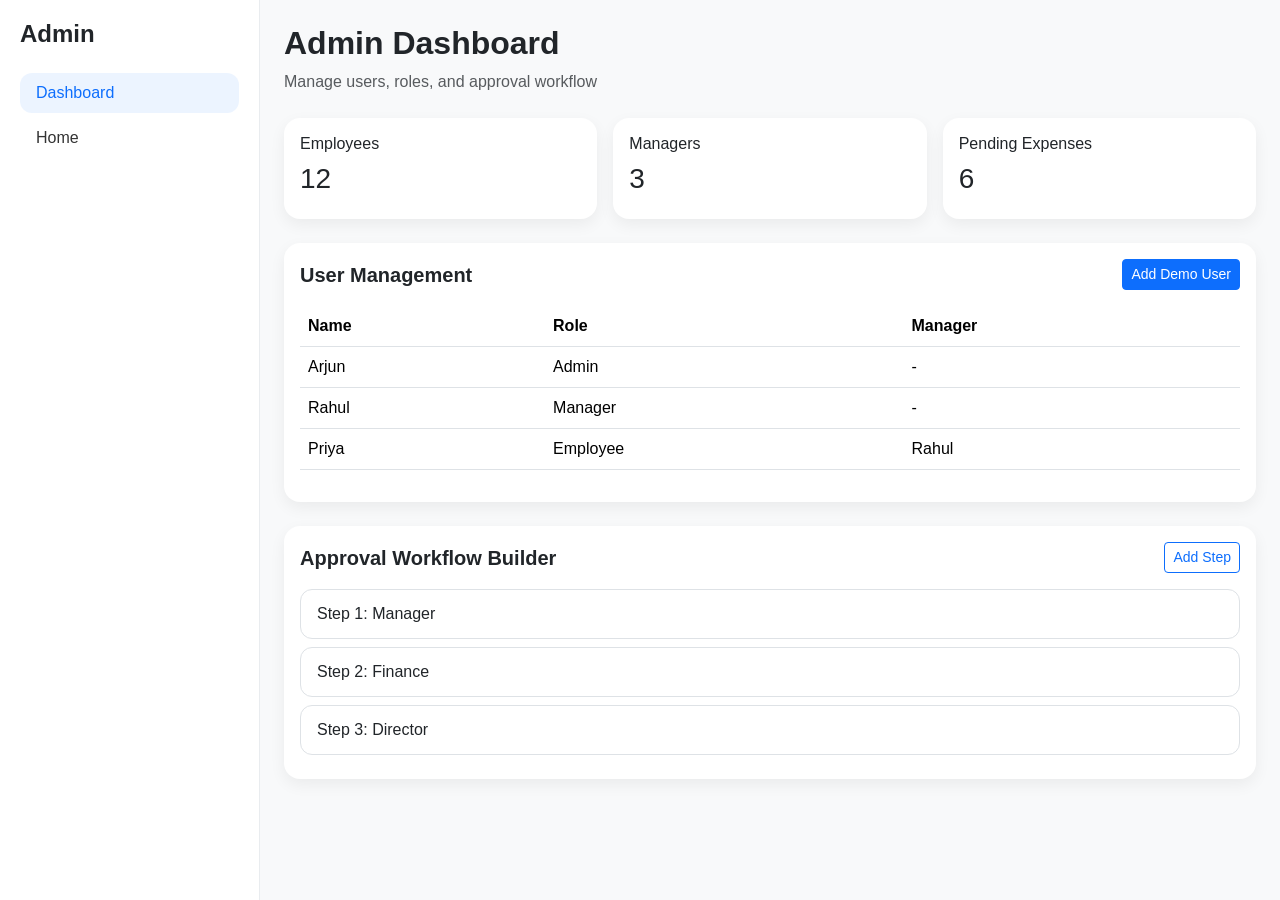
==== frontend/pages/admin-dashboard.html @ dce28947 "prototype frontend" ====
<!doctype html>
<html lang="en">
    <head>
        <meta charset="UTF-8" />
        <meta name="viewport" content="width=device-width, initial-scale=1.0" />
        <title>Admin Dashboard</title>
        <link
            href="https://cdn.jsdelivr.net/npm/bootstrap@5.3.3/dist/css/bootstrap.min.css"
            rel="stylesheet"
        />
        <link rel="stylesheet" href="../css/global.css" />
        <link rel="stylesheet" href="../css/dashboard.css" />
    </head>
    <body>
        <div class="app-shell">
            <aside class="sidebar">
                <h4 class="fw-bold">Admin</h4>
                <nav class="nav flex-column mt-4">
                    <a class="nav-link active" href="#">Dashboard</a>
                    <a class="nav-link" href="../index.html">Home</a>
                </nav>
            </aside>

            <main class="content-area">
                <div class="dashboard-header">
                    <h2 class="fw-bold">Admin Dashboard</h2>
                    <p class="text-muted">
                        Manage users, roles, and approval workflow
                    </p>
                </div>

                <div class="row g-3 mb-4">
                    <div class="col-md-4">
                        <div class="card stat-card p-3">
                            <h6>Employees</h6>
                            <h3>12</h3>
                        </div>
                    </div>
                    <div class="col-md-4">
                        <div class="card stat-card p-3">
                            <h6>Managers</h6>
                            <h3>3</h3>
                        </div>
                    </div>
                    <div class="col-md-4">
                        <div class="card stat-card p-3">
                            <h6>Pending Expenses</h6>
                            <h3>6</h3>
                        </div>
                    </div>
                </div>

                <div class="card section-card mb-4">
                    <div class="card-body">
                        <div
                            class="d-flex justify-content-between align-items-center mb-3"
                        >
                            <h5 class="fw-bold mb-0">User Management</h5>
                            <button
                                class="btn btn-primary btn-sm"
                                id="addUserBtn"
                            >
                                Add Demo User
                            </button>
                        </div>
                        <div class="table-responsive">
                            <table class="table align-middle">
                                <thead>
                                    <tr>
                                        <th>Name</th>
                                        <th>Role</th>
                                        <th>Manager</th>
                                    </tr>
                                </thead>
                                <tbody id="usersTableBody"></tbody>
                            </table>
                        </div>
                    </div>
                </div>

                <div class="card section-card">
                    <div class="card-body">
                        <div
                            class="d-flex justify-content-between align-items-center mb-3"
                        >
                            <h5 class="fw-bold mb-0">
                                Approval Workflow Builder
                            </h5>
                            <button
                                class="btn btn-outline-primary btn-sm"
                                id="addStepBtn"
                            >
                                Add Step
                            </button>
                        </div>
                        <div id="workflowList"></div>
                    </div>
                </div>
            </main>
        </div>

        <script src="../js/global.js"></script>
        <script src="../js/admin.js"></script>
    </body>
</html>
---- frontend/css/global.css ----
:root {
    --primary: #0d6efd;
    --secondary: #6c757d;
    --success: #198754;
    --danger: #dc3545;
    --warning: #ffc107;
    --dark: #212529;
    --light-bg: #f8f9fa;
    --card-radius: 1rem;
}

body {
    font-family: "Segoe UI", Tahoma, Geneva, Verdana, sans-serif;
    background-color: var(--light-bg);
}

.hover-card {
    transition:
        transform 0.2s ease,
        box-shadow 0.2s ease;
    border-radius: var(--card-radius);
}

.hover-card:hover {
    transform: translateY(-4px);
    box-shadow: 0 0.75rem 1.5rem rgba(0, 0, 0, 0.08);
}

.app-shell {
    min-height: 100vh;
    display: flex;
}

.sidebar {
    width: 260px;
    background: #fff;
    border-right: 1px solid #e9ecef;
    padding: 1.25rem;
}

.sidebar .nav-link {
    color: #333;
    border-radius: 0.75rem;
    margin-bottom: 0.35rem;
}

.sidebar .nav-link.active,
.sidebar .nav-link:hover {
    background: rgba(13, 110, 253, 0.08);
    color: var(--primary);
}

.content-area {
    flex: 1;
    padding: 1.5rem;
}

.stat-card {
    border: 0;
    border-radius: 1rem;
    box-shadow: 0 0.35rem 1rem rgba(0, 0, 0, 0.06);
}

.status-badge {
    padding: 0.4rem 0.65rem;
    border-radius: 999px;
    font-size: 0.8rem;
    font-weight: 600;
}

.status-pending {
    background: #fff3cd;
    color: #856404;
}

.status-approved {
    background: #d1e7dd;
    color: #0f5132;
}

.status-rejected {
    background: #f8d7da;
    color: #842029;
}

.table thead th {
    white-space: nowrap;
}

.section-card {
    border: 0;
    border-radius: 1rem;
    box-shadow: 0 0.35rem 1rem rgba(0, 0, 0, 0.06);
}

.receipt-preview {
    border: 2px dashed #ced4da;
    border-radius: 1rem;
    padding: 1rem;
    text-align: center;
    background: #fff;
}

.small-muted {
    font-size: 0.85rem;
    color: #6c757d;
}
---- frontend/css/dashboard.css ----
.dashboard-header {
    margin-bottom: 1.5rem;
}

.quick-actions .btn {
    margin-right: 0.5rem;
    margin-bottom: 0.5rem;
}

.workflow-step {
    padding: 0.75rem 1rem;
    border: 1px solid #dee2e6;
    border-radius: 0.75rem;
    background: #fff;
}
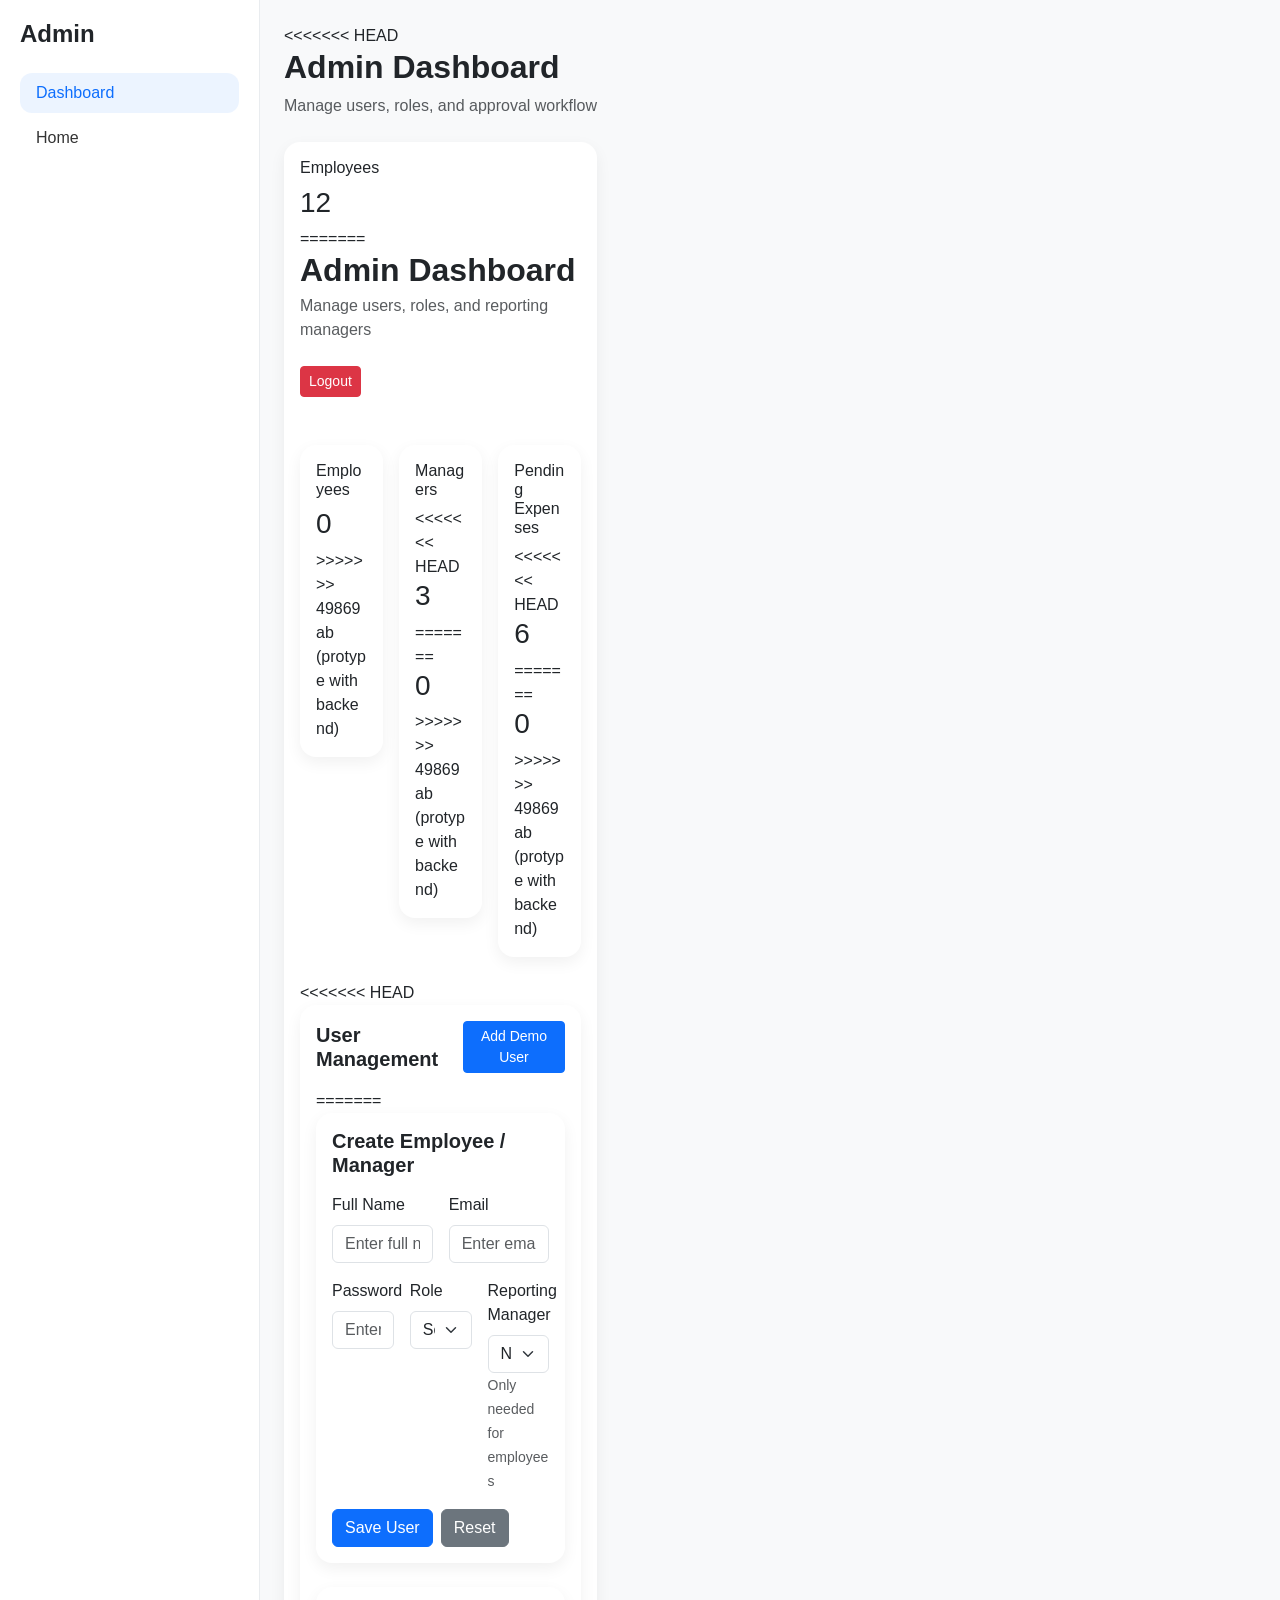
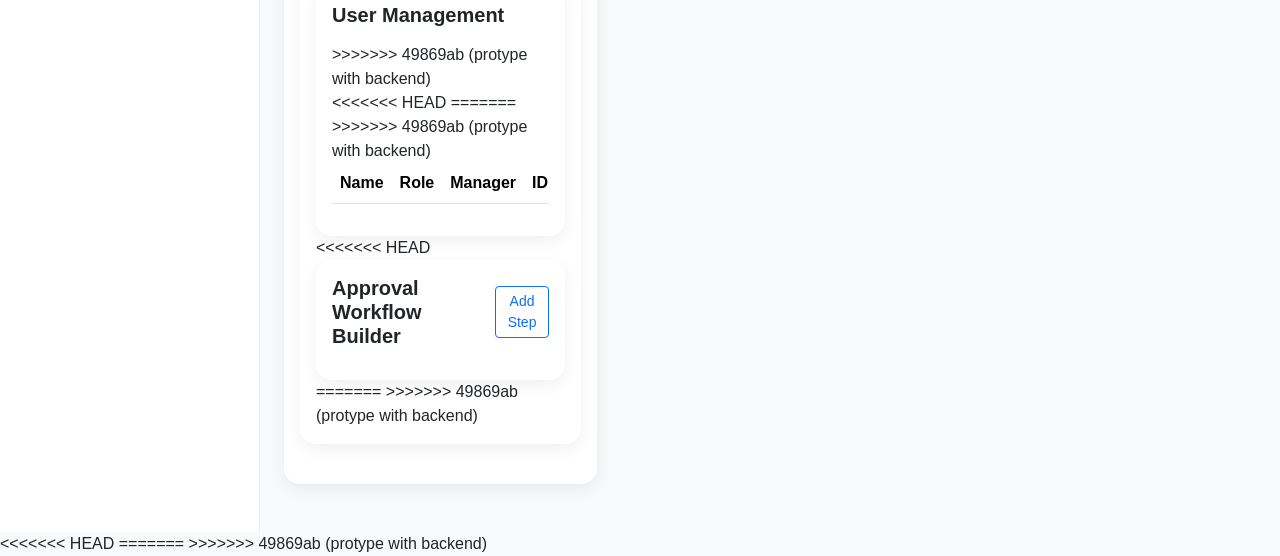
==== commit 75f23da8: "protype with backend" ====
--- a/frontend/pages/admin-dashboard.html
+++ b/frontend/pages/admin-dashboard.html
@@ -22,6 +22,7 @@
             </aside>
 
             <main class="content-area">
+<<<<<<< HEAD
                 <div class="dashboard-header">
                     <h2 class="fw-bold">Admin Dashboard</h2>
                     <p class="text-muted">
@@ -34,22 +35,48 @@
                         <div class="card stat-card p-3">
                             <h6>Employees</h6>
                             <h3>12</h3>
+=======
+                <div class="dashboard-header d-flex justify-content-between align-items-center flex-wrap gap-2">
+                    <div>
+                        <h2 class="fw-bold mb-1">Admin Dashboard</h2>
+                        <p class="text-muted">
+    Manage users, roles, and reporting managers
+</p>
+                    </div>
+                    <button class="btn btn-danger btn-sm" id="logoutBtn">Logout</button>
+                </div>
+
+                <div class="row g-3 mb-4 mt-2">
+                    <div class="col-md-4">
+                        <div class="card stat-card p-3">
+                            <h6>Employees</h6>
+                            <h3 id="employeeCount">0</h3>
+>>>>>>> 49869ab (protype with backend)
                         </div>
                     </div>
                     <div class="col-md-4">
                         <div class="card stat-card p-3">
                             <h6>Managers</h6>
+<<<<<<< HEAD
                             <h3>3</h3>
+=======
+                            <h3 id="managerCount">0</h3>
+>>>>>>> 49869ab (protype with backend)
                         </div>
                     </div>
                     <div class="col-md-4">
                         <div class="card stat-card p-3">
                             <h6>Pending Expenses</h6>
+<<<<<<< HEAD
                             <h3>6</h3>
-                        </div>
-                    </div>
-                </div>
-
+=======
+                            <h3 id="pendingExpenseCount">0</h3>
+>>>>>>> 49869ab (protype with backend)
+                        </div>
+                    </div>
+                </div>
+
+<<<<<<< HEAD
                 <div class="card section-card mb-4">
                     <div class="card-body">
                         <div
@@ -63,13 +90,107 @@
                                 Add Demo User
                             </button>
                         </div>
+=======
+                <!-- CREATE / MANAGE USER FORM -->
+                <div class="card section-card mb-4">
+                    <div class="card-body">
+                        <div class="d-flex justify-content-between align-items-center mb-3">
+                            <h5 class="fw-bold mb-0">Create Employee / Manager</h5>
+                        </div>
+
+                        <div id="adminMessage" class="mb-3"></div>
+
+                        <form id="userForm" class="row g-3">
+                            <input type="hidden" id="userId" />
+
+                            <div class="col-md-6">
+                                <label for="fullName" class="form-label">Full Name</label>
+                                <input
+                                    type="text"
+                                    class="form-control"
+                                    id="fullName"
+                                    placeholder="Enter full name"
+                                    required
+                                />
+                            </div>
+
+                            <div class="col-md-6">
+                                <label for="email" class="form-label">Email</label>
+                                <input
+                                    type="email"
+                                    class="form-control"
+                                    id="email"
+                                    placeholder="Enter email"
+                                    required
+                                />
+                            </div>
+
+                            <div class="col-md-4">
+                                <label for="password" class="form-label">Password</label>
+                                <input
+                                    type="text"
+                                    class="form-control"
+                                    id="password"
+                                    placeholder="Enter password"
+                                    required
+                                />
+                            </div>
+
+                            <div class="col-md-4">
+                                <label for="role" class="form-label">Role</label>
+                                <select class="form-select" id="role" required>
+                                    <option value="">Select role</option>
+                                    <option value="employee">Employee</option>
+                                    <option value="manager">Manager</option>
+                                </select>
+                            </div>
+
+                            <div class="col-md-4">
+                                <label for="managerId" class="form-label">Reporting Manager</label>
+                                <select class="form-select" id="managerId">
+                                    <option value="">No manager</option>
+                                </select>
+                                <small class="text-muted">
+                                    Only needed for employees
+                                </small>
+                            </div>
+
+                            <div class="col-12 d-flex gap-2">
+                                <button type="submit" class="btn btn-primary" id="saveUserBtn">
+                                    Save User
+                                </button>
+                                <button type="button" class="btn btn-secondary" id="resetUserBtn">
+                                    Reset
+                                </button>
+                            </div>
+                        </form>
+                    </div>
+                </div>
+
+                <!-- USER LIST -->
+                <div class="card section-card">
+                    <div class="card-body">
+                        <div class="d-flex justify-content-between align-items-center mb-3">
+                            <h5 class="fw-bold mb-0">User Management</h5>
+                        </div>
+
+>>>>>>> 49869ab (protype with backend)
                         <div class="table-responsive">
                             <table class="table align-middle">
                                 <thead>
                                     <tr>
+<<<<<<< HEAD
                                         <th>Name</th>
                                         <th>Role</th>
                                         <th>Manager</th>
+=======
+                                        <th>ID</th>
+                                        <th>Name</th>
+                                        <th>Email</th>
+                                        <th>Role</th>
+                                        <th>Manager</th>
+                                        <th>Actions</th>
+>>>>>>> 49869ab (protype with backend)
                                     </tr>
                                 </thead>
                                 <tbody id="usersTableBody"></tbody>
@@ -77,6 +198,7 @@
                         </div>
                     </div>
                 </div>
+<<<<<<< HEAD
 
                 <div class="card section-card">
                     <div class="card-body">
@@ -96,10 +218,16 @@
                         <div id="workflowList"></div>
                     </div>
                 </div>
+=======
+>>>>>>> 49869ab (protype with backend)
             </main>
         </div>
 
         <script src="../js/global.js"></script>
         <script src="../js/admin.js"></script>
     </body>
+<<<<<<< HEAD
 </html>
+=======
+</html>
+>>>>>>> 49869ab (protype with backend)
